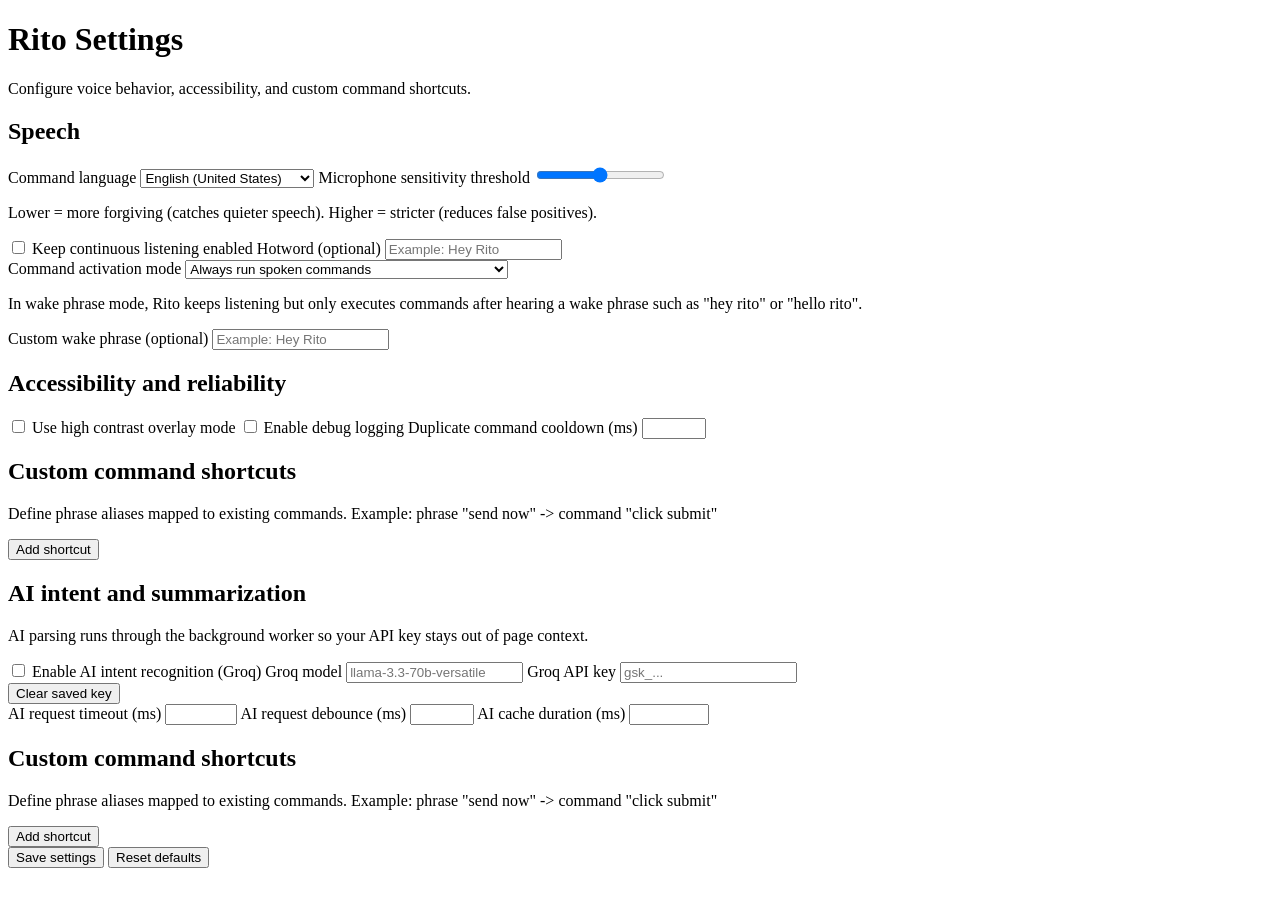
==== options/options.html @ af4cf1b2 "Merge branch 'release' into collin/DictateFeature" ====
<!doctype html>
<html lang="en">

<head>
  <meta charset="utf-8" />
  <meta name="viewport" content="width=device-width, initial-scale=1" />
  <title>Rito Settings</title>
  <link rel="stylesheet" href="options.css" />
</head>

<body>
  <main class="layout">
    <header class="hero">
      <h1>Rito Settings</h1>
      <p>
        Configure voice behavior, accessibility, and custom command shortcuts.
      </p>
    </header>

    <form id="settingsForm" class="settings-form">
      <section class="card">
        <h2>Speech</h2>

        <label for="commandLanguage">Command language</label>
        <select id="commandLanguage" name="commandLanguage">
          <option value="en-US">English (United States)</option>
          <option value="en-GB">English (United Kingdom)</option>
          <option value="fr-FR">French (France)</option>
          <option value="pt-BR">Portuguese (Brazil)</option>
          <option value="es-ES">Spanish (Spain)</option>
          <option value="de-DE">German (Germany)</option>
        </select>

        <label for="microphoneSensitivity">Microphone sensitivity threshold</label>
        <input id="microphoneSensitivity" name="microphoneSensitivity" type="range" min="0" max="1" step="0.05" />
        <output id="microphoneSensitivityValue" for="microphoneSensitivity"></output>
        <p class="help">
          Lower = more forgiving (catches quieter speech). Higher = stricter
          (reduces false positives).
        </p>

        <label class="switch-row">
          <input id="continuousListening" name="continuousListening" type="checkbox" />
          <span>Keep continuous listening enabled</span>
        </label>

        <label for="hotword">Hotword (optional)</label>
        <input id="hotword" name="hotword" type="text" maxlength="40" placeholder="Example: Hey Rito" />
      </section>

          <label for="commandActivationMode">Command activation mode</label>
          <select id="commandActivationMode" name="commandActivationMode">
            <option value="always">Always run spoken commands</option>
            <option value="wake_phrase">
              Wake phrase only (say "hey rito" or "hello rito" first)
            </option>
          </select>

          <p class="help">
            In wake phrase mode, Rito keeps listening but only executes commands
            after hearing a wake phrase such as "hey rito" or "hello rito".
          </p>

          <label for="hotword">Custom wake phrase (optional)</label>
          <input
            id="hotword"
            name="hotword"
            type="text"
            maxlength="40"
            placeholder="Example: Hey Rito"
          />
        </section>
  
      <section class="card">
        <h2>Accessibility and reliability</h2>

        <label class="switch-row">
          <input id="highContrast" name="highContrast" type="checkbox" />
          <span>Use high contrast overlay mode</span>
        </label>

        <label class="switch-row">
          <input id="debugMode" name="debugMode" type="checkbox" />
          <span>Enable debug logging</span>
        </label>

        <label for="commandCooldownMs">Duplicate command cooldown (ms)</label>
        <input id="commandCooldownMs" name="commandCooldownMs" type="number" min="150" max="3000" step="50" />
      </section>

      <section class="card">
        <h2>Custom command shortcuts</h2>
        <p class="help">
          Define phrase aliases mapped to existing commands. Example: phrase
          "send now" -> command "click submit"
        </p>
        <div id="customCommandsList" class="command-list"></div>
        <button id="addShortcutBtn" type="button" class="ghost-btn">
          Add shortcut
        </button>
      </section>
<section class="card">
  <h2>AI intent and summarization</h2>
  <p class="help">
    AI parsing runs through the background worker so your API key stays
    out of page context.
  </p>

  <label class="switch-row">
    <input id="aiIntentEnabled" name="aiIntentEnabled" type="checkbox" />
    <span>Enable AI intent recognition (Groq)</span>
  </label>

  <label for="aiModel">Groq model</label>
  <input id="aiModel" name="aiModel" type="text" placeholder="llama-3.3-70b-versatile" />

  <label for="aiApiKey">Groq API key</label>
  <input
    id="aiApiKey"
    name="aiApiKey"
    type="password"
    autocomplete="off"
    spellcheck="false"
    placeholder="gsk_..."
  />

  <div class="inline-actions">
    <button id="clearApiKeyBtn" type="button" class="ghost-btn">
      Clear saved key
    </button>
    <span id="apiKeyState" class="help"></span>
  </div>

  <label for="aiTimeoutMs">AI request timeout (ms)</label>
  <input id="aiTimeoutMs" name="aiTimeoutMs" type="number" min="3000" max="60000" step="500" />

  <label for="aiRequestDebounceMs">AI request debounce (ms)</label>
  <input id="aiRequestDebounceMs" name="aiRequestDebounceMs" type="number" min="100" max="2500" step="50" />

  <label for="aiCacheTtlMs">AI cache duration (ms)</label>
  <input id="aiCacheTtlMs" name="aiCacheTtlMs" type="number" min="1000" max="300000" step="500" />
</section>

<section class="card">
  <h2>Custom command shortcuts</h2>
  <p class="help">
    Define phrase aliases mapped to existing commands. Example: phrase
    "send now" -> command "click submit"
  </p>
  <div id="customCommandsList" class="command-list"></div>
  <button id="addShortcutBtn" type="button" class="ghost-btn">
    Add shortcut
  </button>
</section>

<section class="actions">
  <button type="submit" class="primary-btn">Save settings</button>
  <button id="resetBtn" type="button" class="ghost-btn">
    Reset defaults
  </button>
  <span id="saveStatus" role="status" aria-live="polite"></span>
</section>
</form>
</main>

  <script src="../src/shared/constants.js"></script>
  <script src="options.js"></script>
</body>

</html>
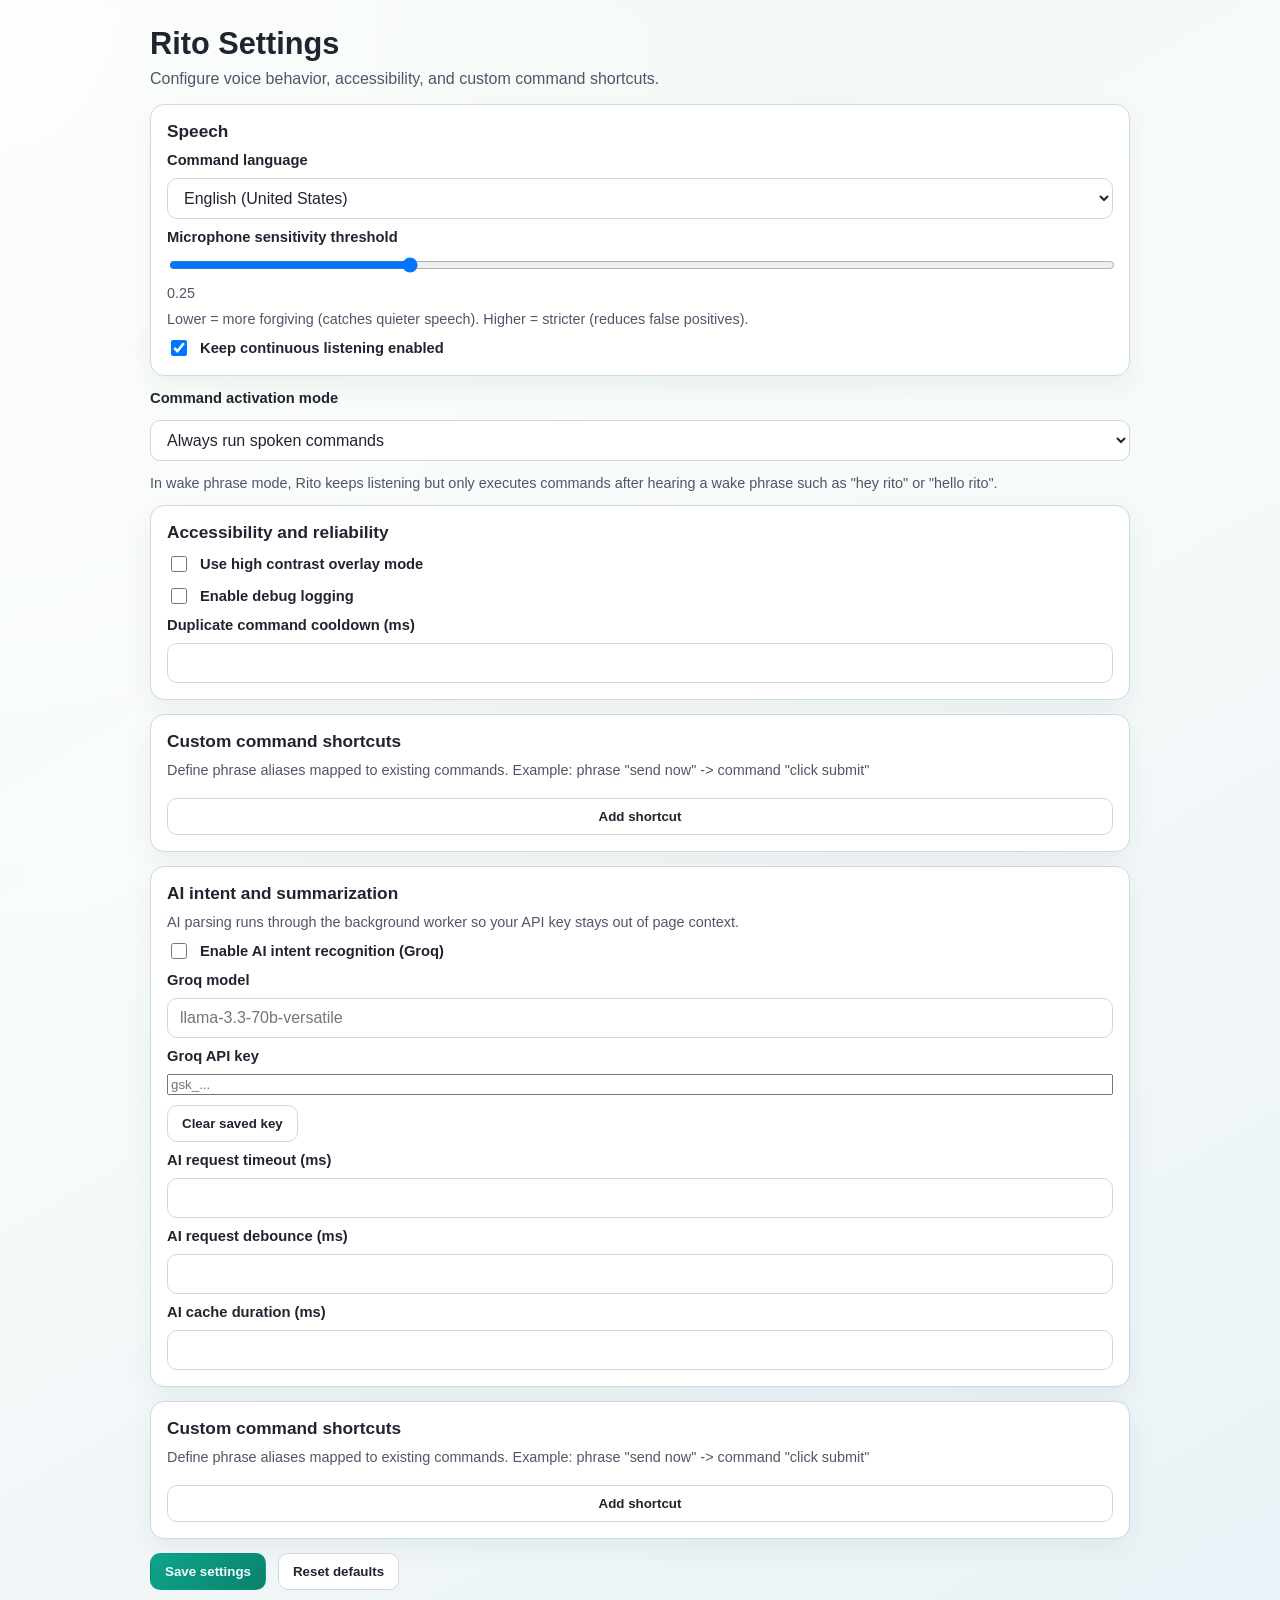
==== commit ba82a40d: "comment out custom wake words" ====
--- a/options/options.html
+++ b/options/options.html
@@ -44,8 +44,8 @@
           <span>Keep continuous listening enabled</span>
         </label>
 
-        <label for="hotword">Hotword (optional)</label>
-        <input id="hotword" name="hotword" type="text" maxlength="40" placeholder="Example: Hey Rito" />
+        <!-- <label for="hotword">Hotword (optional)</label>
+        <input id="hotword" name="hotword" type="text" maxlength="40" placeholder="Example: Hey Rito" /> -->
       </section>
 
           <label for="commandActivationMode">Command activation mode</label>
@@ -61,14 +61,14 @@
             after hearing a wake phrase such as "hey rito" or "hello rito".
           </p>
 
-          <label for="hotword">Custom wake phrase (optional)</label>
+          <!-- <label for="hotword">Custom wake phrase (optional)</label>
           <input
             id="hotword"
             name="hotword"
             type="text"
             maxlength="40"
             placeholder="Example: Hey Rito"
-          />
+          /> -->
         </section>
   
       <section class="card">
--- a/options/options.css
+++ b/options/options.css
@@ -0,0 +1,180 @@
+:root {
+  --ink: #1f2430;
+  --muted: #4e5668;
+  --bg: #f8faf9;
+  --card: #ffffff;
+  --accent: #0ea58a;
+  --accent-strong: #0a816d;
+  --stroke: #d0d8de;
+}
+
+* {
+  box-sizing: border-box;
+}
+
+body {
+  margin: 0;
+  min-height: 100vh;
+  background:
+    radial-gradient(
+      120% 120% at 0% 0%,
+      rgba(255, 255, 255, 0.9),
+      transparent 55%
+    ),
+    linear-gradient(150deg, #eff7f4 0%, #f7fbfa 40%, #eaf2f7 100%);
+  color: var(--ink);
+  font-family: "Segoe UI Variable", "Aptos", "Trebuchet MS", sans-serif;
+}
+
+.layout {
+  width: min(980px, 92vw);
+  margin: 26px auto;
+  display: grid;
+  gap: 16px;
+}
+
+.hero h1 {
+  margin: 0;
+  font-size: clamp(1.5rem, 2.4vw, 2rem);
+}
+
+.hero p {
+  margin: 8px 0 0;
+  color: var(--muted);
+}
+
+.settings-form {
+  display: grid;
+  gap: 14px;
+}
+
+.card {
+  background: var(--card);
+  border: 1px solid var(--stroke);
+  border-radius: 14px;
+  padding: 16px;
+  display: grid;
+  gap: 10px;
+  box-shadow: 0 10px 26px rgba(25, 45, 53, 0.06);
+}
+
+.card h2 {
+  margin: 0;
+  font-size: 1.08rem;
+}
+
+label {
+  font-weight: 700;
+  font-size: 0.92rem;
+}
+
+input[type="text"],
+input[type="number"],
+select {
+  width: 100%;
+  border: 1px solid var(--stroke);
+  border-radius: 10px;
+  padding: 10px 12px;
+  font: inherit;
+  color: inherit;
+  background: #fff;
+}
+
+input[type="range"] {
+  width: 100%;
+}
+
+output {
+  color: var(--muted);
+  font-size: 0.9rem;
+}
+
+.switch-row {
+  display: flex;
+  align-items: center;
+  gap: 10px;
+  font-weight: 600;
+}
+
+.switch-row input {
+  width: 16px;
+  height: 16px;
+}
+
+.help {
+  margin: 0;
+  color: var(--muted);
+  font-size: 0.9rem;
+}
+
+.inline-actions {
+  display: flex;
+  align-items: center;
+  gap: 10px;
+  flex-wrap: wrap;
+}
+
+.inline-actions .help {
+  flex: 1 1 240px;
+}
+
+.command-list {
+  display: grid;
+  gap: 8px;
+}
+
+.command-row {
+  display: grid;
+  grid-template-columns: 1fr 1fr auto;
+  gap: 8px;
+}
+
+.actions {
+  display: flex;
+  align-items: center;
+  gap: 12px;
+  flex-wrap: wrap;
+}
+
+.primary-btn,
+.ghost-btn {
+  border-radius: 10px;
+  padding: 10px 14px;
+  font-weight: 700;
+  cursor: pointer;
+  transition:
+    transform 130ms ease,
+    box-shadow 130ms ease;
+}
+
+.primary-btn {
+  border: 1px solid transparent;
+  color: #f2fffc;
+  background: linear-gradient(135deg, var(--accent), var(--accent-strong));
+}
+
+.ghost-btn {
+  border: 1px solid var(--stroke);
+  color: var(--ink);
+  background: #ffffff;
+}
+
+.primary-btn:hover,
+.ghost-btn:hover,
+.primary-btn:focus-visible,
+.ghost-btn:focus-visible {
+  transform: translateY(-1px);
+  box-shadow: 0 8px 20px rgba(11, 109, 92, 0.16);
+  outline: none;
+}
+
+#saveStatus {
+  color: var(--muted);
+  font-weight: 700;
+}
+
+@media (max-width: 700px) {
+  .command-row {
+    grid-template-columns: 1fr;
+  }
+}
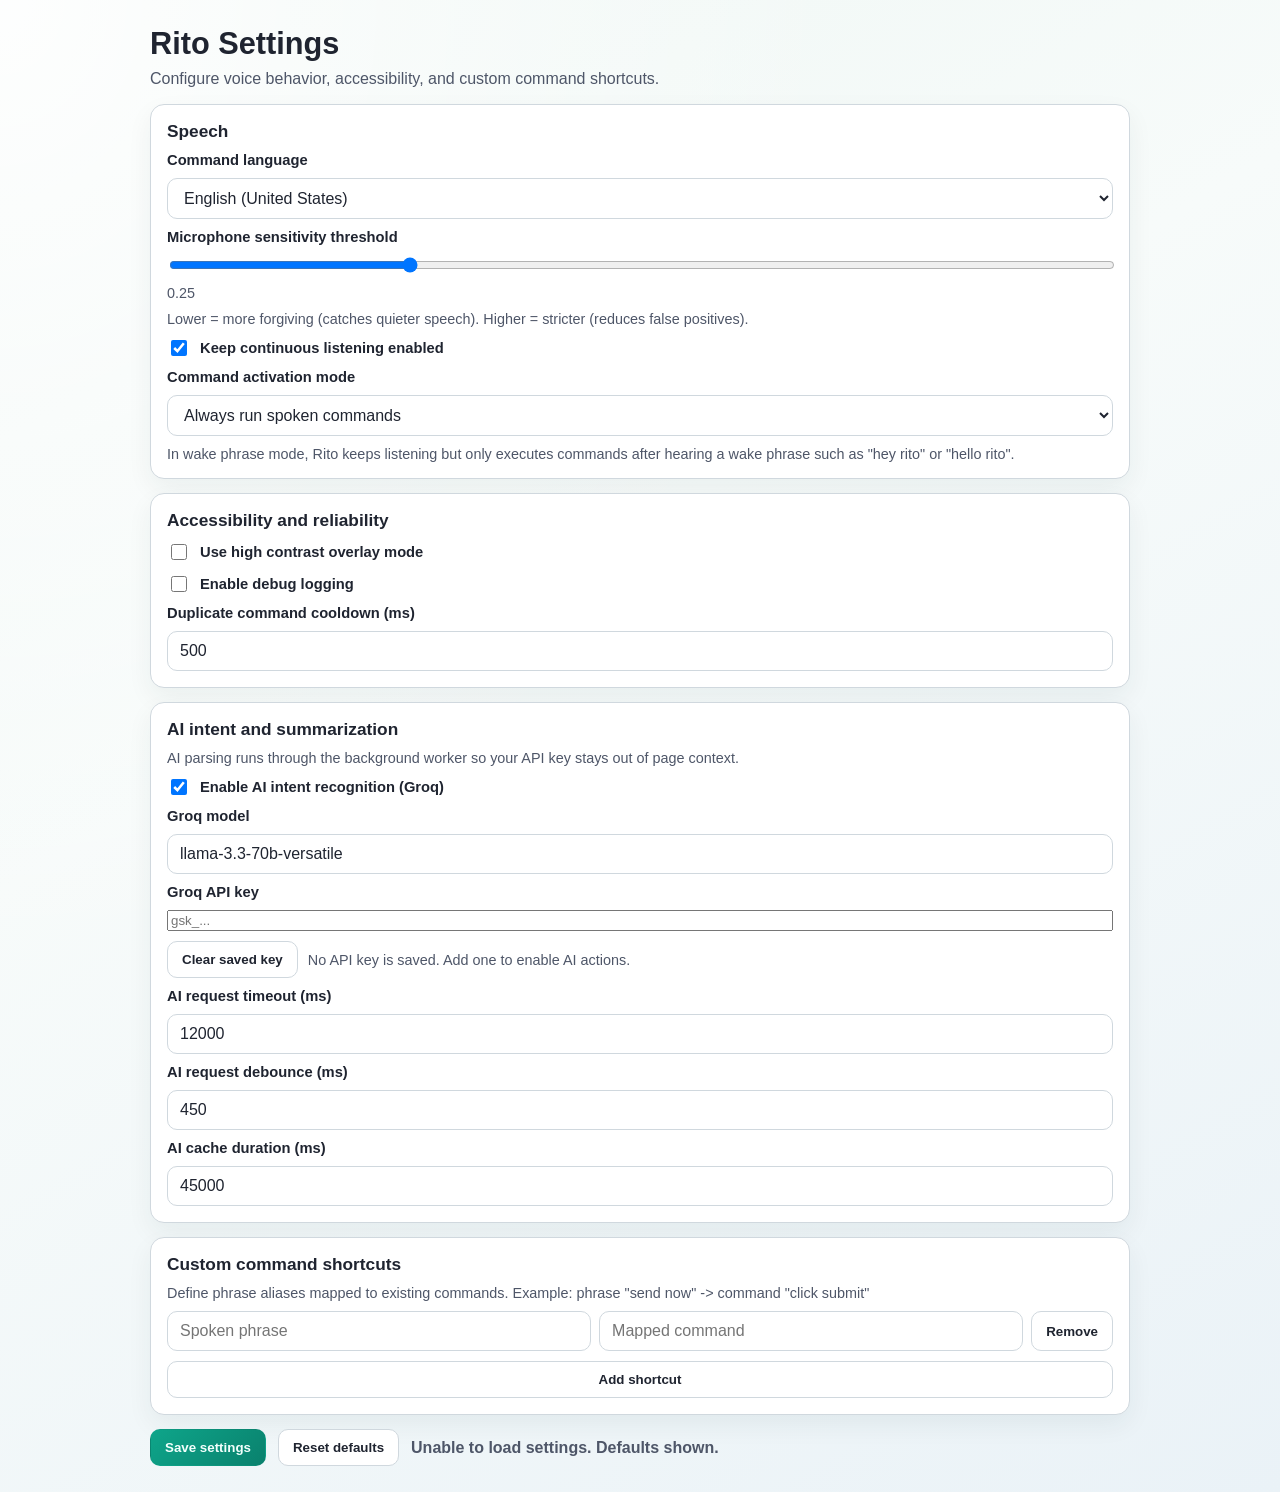
==== commit b5de267f: "Merge pull request #11 from Collin-1/release Release" ====
--- a/options/options.html
+++ b/options/options.html
@@ -1,52 +1,63 @@
 <!doctype html>
 <html lang="en">
-
-<head>
-  <meta charset="utf-8" />
-  <meta name="viewport" content="width=device-width, initial-scale=1" />
-  <title>Rito Settings</title>
-  <link rel="stylesheet" href="options.css" />
-</head>
-
-<body>
-  <main class="layout">
-    <header class="hero">
-      <h1>Rito Settings</h1>
-      <p>
-        Configure voice behavior, accessibility, and custom command shortcuts.
-      </p>
-    </header>
-
-    <form id="settingsForm" class="settings-form">
-      <section class="card">
-        <h2>Speech</h2>
-
-        <label for="commandLanguage">Command language</label>
-        <select id="commandLanguage" name="commandLanguage">
-          <option value="en-US">English (United States)</option>
-          <option value="en-GB">English (United Kingdom)</option>
-          <option value="fr-FR">French (France)</option>
-          <option value="pt-BR">Portuguese (Brazil)</option>
-          <option value="es-ES">Spanish (Spain)</option>
-          <option value="de-DE">German (Germany)</option>
-        </select>
-
-        <label for="microphoneSensitivity">Microphone sensitivity threshold</label>
-        <input id="microphoneSensitivity" name="microphoneSensitivity" type="range" min="0" max="1" step="0.05" />
-        <output id="microphoneSensitivityValue" for="microphoneSensitivity"></output>
-        <p class="help">
-          Lower = more forgiving (catches quieter speech). Higher = stricter
-          (reduces false positives).
+  <head>
+    <meta charset="utf-8" />
+    <meta name="viewport" content="width=device-width, initial-scale=1" />
+    <title>Rito Settings</title>
+    <link rel="stylesheet" href="options.css" />
+  </head>
+
+  <body>
+    <main class="layout">
+      <header class="hero">
+        <h1>Rito Settings</h1>
+        <p>
+          Configure voice behavior, accessibility, and custom command shortcuts.
         </p>
-
-        <label class="switch-row">
-          <input id="continuousListening" name="continuousListening" type="checkbox" />
-          <span>Keep continuous listening enabled</span>
-        </label>
-
-        <!-- <label for="hotword">Hotword (optional)</label>
-        <input id="hotword" name="hotword" type="text" maxlength="40" placeholder="Example: Hey Rito" /> -->
-      </section>
+      </header>
+
+      <form id="settingsForm" class="settings-form">
+        <section class="card">
+          <h2>Speech</h2>
+
+          <label for="commandLanguage">Command language</label>
+          <select id="commandLanguage" name="commandLanguage">
+            <option value="en-US">English (United States)</option>
+            <option value="en-GB">English (United Kingdom)</option>
+            <option value="fr-FR">French (France)</option>
+            <option value="pt-BR">Portuguese (Brazil)</option>
+            <option value="es-ES">Spanish (Spain)</option>
+            <option value="de-DE">German (Germany)</option>
+          </select>
+
+          <label for="microphoneSensitivity"
+            >Microphone sensitivity threshold</label
+          >
+          <input
+            id="microphoneSensitivity"
+            name="microphoneSensitivity"
+            type="range"
+            min="0"
+            max="1"
+            step="0.05"
+          />
+          <output
+            id="microphoneSensitivityValue"
+            for="microphoneSensitivity"
+          ></output>
+          <p class="help">
+            Lower = more forgiving (catches quieter speech). Higher = stricter
+            (reduces false positives).
+          </p>
+
+          <label class="switch-row">
+            <input
+              id="continuousListening"
+              name="continuousListening"
+              type="checkbox"
+            />
+            <span>Keep continuous listening enabled</span>
+          </label>
 
           <label for="commandActivationMode">Command activation mode</label>
           <select id="commandActivationMode" name="commandActivationMode">
@@ -62,109 +73,134 @@
           </p>
 
           <!-- <label for="hotword">Custom wake phrase (optional)</label>
-          <input
-            id="hotword"
-            name="hotword"
+        <input
+          id="hotword"
+          name="hotword"
+          type="text"
+          maxlength="40"
+          placeholder="Example: Hey Rito"
+        /> -->
+        </section>
+
+        <section class="card">
+          <h2>Accessibility and reliability</h2>
+
+          <label class="switch-row">
+            <input id="highContrast" name="highContrast" type="checkbox" />
+            <span>Use high contrast overlay mode</span>
+          </label>
+
+          <label class="switch-row">
+            <input id="debugMode" name="debugMode" type="checkbox" />
+            <span>Enable debug logging</span>
+          </label>
+
+          <label for="commandCooldownMs">Duplicate command cooldown (ms)</label>
+          <input
+            id="commandCooldownMs"
+            name="commandCooldownMs"
+            type="number"
+            min="150"
+            max="3000"
+            step="50"
+          />
+        </section>
+
+        <section class="card">
+          <h2>AI intent and summarization</h2>
+          <p class="help">
+            AI parsing runs through the background worker so your API key stays
+            out of page context.
+          </p>
+
+          <label class="switch-row">
+            <input
+              id="aiIntentEnabled"
+              name="aiIntentEnabled"
+              type="checkbox"
+            />
+            <span>Enable AI intent recognition (Groq)</span>
+          </label>
+
+          <label for="aiModel">Groq model</label>
+          <input
+            id="aiModel"
+            name="aiModel"
             type="text"
-            maxlength="40"
-            placeholder="Example: Hey Rito"
-          /> -->
-        </section>
-  
-      <section class="card">
-        <h2>Accessibility and reliability</h2>
-
-        <label class="switch-row">
-          <input id="highContrast" name="highContrast" type="checkbox" />
-          <span>Use high contrast overlay mode</span>
-        </label>
-
-        <label class="switch-row">
-          <input id="debugMode" name="debugMode" type="checkbox" />
-          <span>Enable debug logging</span>
-        </label>
-
-        <label for="commandCooldownMs">Duplicate command cooldown (ms)</label>
-        <input id="commandCooldownMs" name="commandCooldownMs" type="number" min="150" max="3000" step="50" />
-      </section>
-
-      <section class="card">
-        <h2>Custom command shortcuts</h2>
-        <p class="help">
-          Define phrase aliases mapped to existing commands. Example: phrase
-          "send now" -> command "click submit"
-        </p>
-        <div id="customCommandsList" class="command-list"></div>
-        <button id="addShortcutBtn" type="button" class="ghost-btn">
-          Add shortcut
-        </button>
-      </section>
-<section class="card">
-  <h2>AI intent and summarization</h2>
-  <p class="help">
-    AI parsing runs through the background worker so your API key stays
-    out of page context.
-  </p>
-
-  <label class="switch-row">
-    <input id="aiIntentEnabled" name="aiIntentEnabled" type="checkbox" />
-    <span>Enable AI intent recognition (Groq)</span>
-  </label>
-
-  <label for="aiModel">Groq model</label>
-  <input id="aiModel" name="aiModel" type="text" placeholder="llama-3.3-70b-versatile" />
-
-  <label for="aiApiKey">Groq API key</label>
-  <input
-    id="aiApiKey"
-    name="aiApiKey"
-    type="password"
-    autocomplete="off"
-    spellcheck="false"
-    placeholder="gsk_..."
-  />
-
-  <div class="inline-actions">
-    <button id="clearApiKeyBtn" type="button" class="ghost-btn">
-      Clear saved key
-    </button>
-    <span id="apiKeyState" class="help"></span>
-  </div>
-
-  <label for="aiTimeoutMs">AI request timeout (ms)</label>
-  <input id="aiTimeoutMs" name="aiTimeoutMs" type="number" min="3000" max="60000" step="500" />
-
-  <label for="aiRequestDebounceMs">AI request debounce (ms)</label>
-  <input id="aiRequestDebounceMs" name="aiRequestDebounceMs" type="number" min="100" max="2500" step="50" />
-
-  <label for="aiCacheTtlMs">AI cache duration (ms)</label>
-  <input id="aiCacheTtlMs" name="aiCacheTtlMs" type="number" min="1000" max="300000" step="500" />
-</section>
-
-<section class="card">
-  <h2>Custom command shortcuts</h2>
-  <p class="help">
-    Define phrase aliases mapped to existing commands. Example: phrase
-    "send now" -> command "click submit"
-  </p>
-  <div id="customCommandsList" class="command-list"></div>
-  <button id="addShortcutBtn" type="button" class="ghost-btn">
-    Add shortcut
-  </button>
-</section>
-
-<section class="actions">
-  <button type="submit" class="primary-btn">Save settings</button>
-  <button id="resetBtn" type="button" class="ghost-btn">
-    Reset defaults
-  </button>
-  <span id="saveStatus" role="status" aria-live="polite"></span>
-</section>
-</form>
-</main>
-
-  <script src="../src/shared/constants.js"></script>
-  <script src="options.js"></script>
-</body>
-
-</html>+            placeholder="llama-3.3-70b-versatile"
+          />
+
+          <label for="aiApiKey">Groq API key</label>
+          <input
+            id="aiApiKey"
+            name="aiApiKey"
+            type="password"
+            autocomplete="off"
+            spellcheck="false"
+            placeholder="gsk_..."
+          />
+
+          <div class="inline-actions">
+            <button id="clearApiKeyBtn" type="button" class="ghost-btn">
+              Clear saved key
+            </button>
+            <span id="apiKeyState" class="help"></span>
+          </div>
+
+          <label for="aiTimeoutMs">AI request timeout (ms)</label>
+          <input
+            id="aiTimeoutMs"
+            name="aiTimeoutMs"
+            type="number"
+            min="3000"
+            max="60000"
+            step="500"
+          />
+
+          <label for="aiRequestDebounceMs">AI request debounce (ms)</label>
+          <input
+            id="aiRequestDebounceMs"
+            name="aiRequestDebounceMs"
+            type="number"
+            min="100"
+            max="2500"
+            step="50"
+          />
+
+          <label for="aiCacheTtlMs">AI cache duration (ms)</label>
+          <input
+            id="aiCacheTtlMs"
+            name="aiCacheTtlMs"
+            type="number"
+            min="1000"
+            max="300000"
+            step="500"
+          />
+        </section>
+
+        <section class="card">
+          <h2>Custom command shortcuts</h2>
+          <p class="help">
+            Define phrase aliases mapped to existing commands. Example: phrase
+            "send now" -> command "click submit"
+          </p>
+          <div id="customCommandsList" class="command-list"></div>
+          <button id="addShortcutBtn" type="button" class="ghost-btn">
+            Add shortcut
+          </button>
+        </section>
+
+        <section class="actions">
+          <button type="submit" class="primary-btn">Save settings</button>
+          <button id="resetBtn" type="button" class="ghost-btn">
+            Reset defaults
+          </button>
+          <span id="saveStatus" role="status" aria-live="polite"></span>
+        </section>
+      </form>
+    </main>
+
+    <script src="../src/shared/constants.js"></script>
+    <script src="options.js"></script>
+  </body>
+</html>
